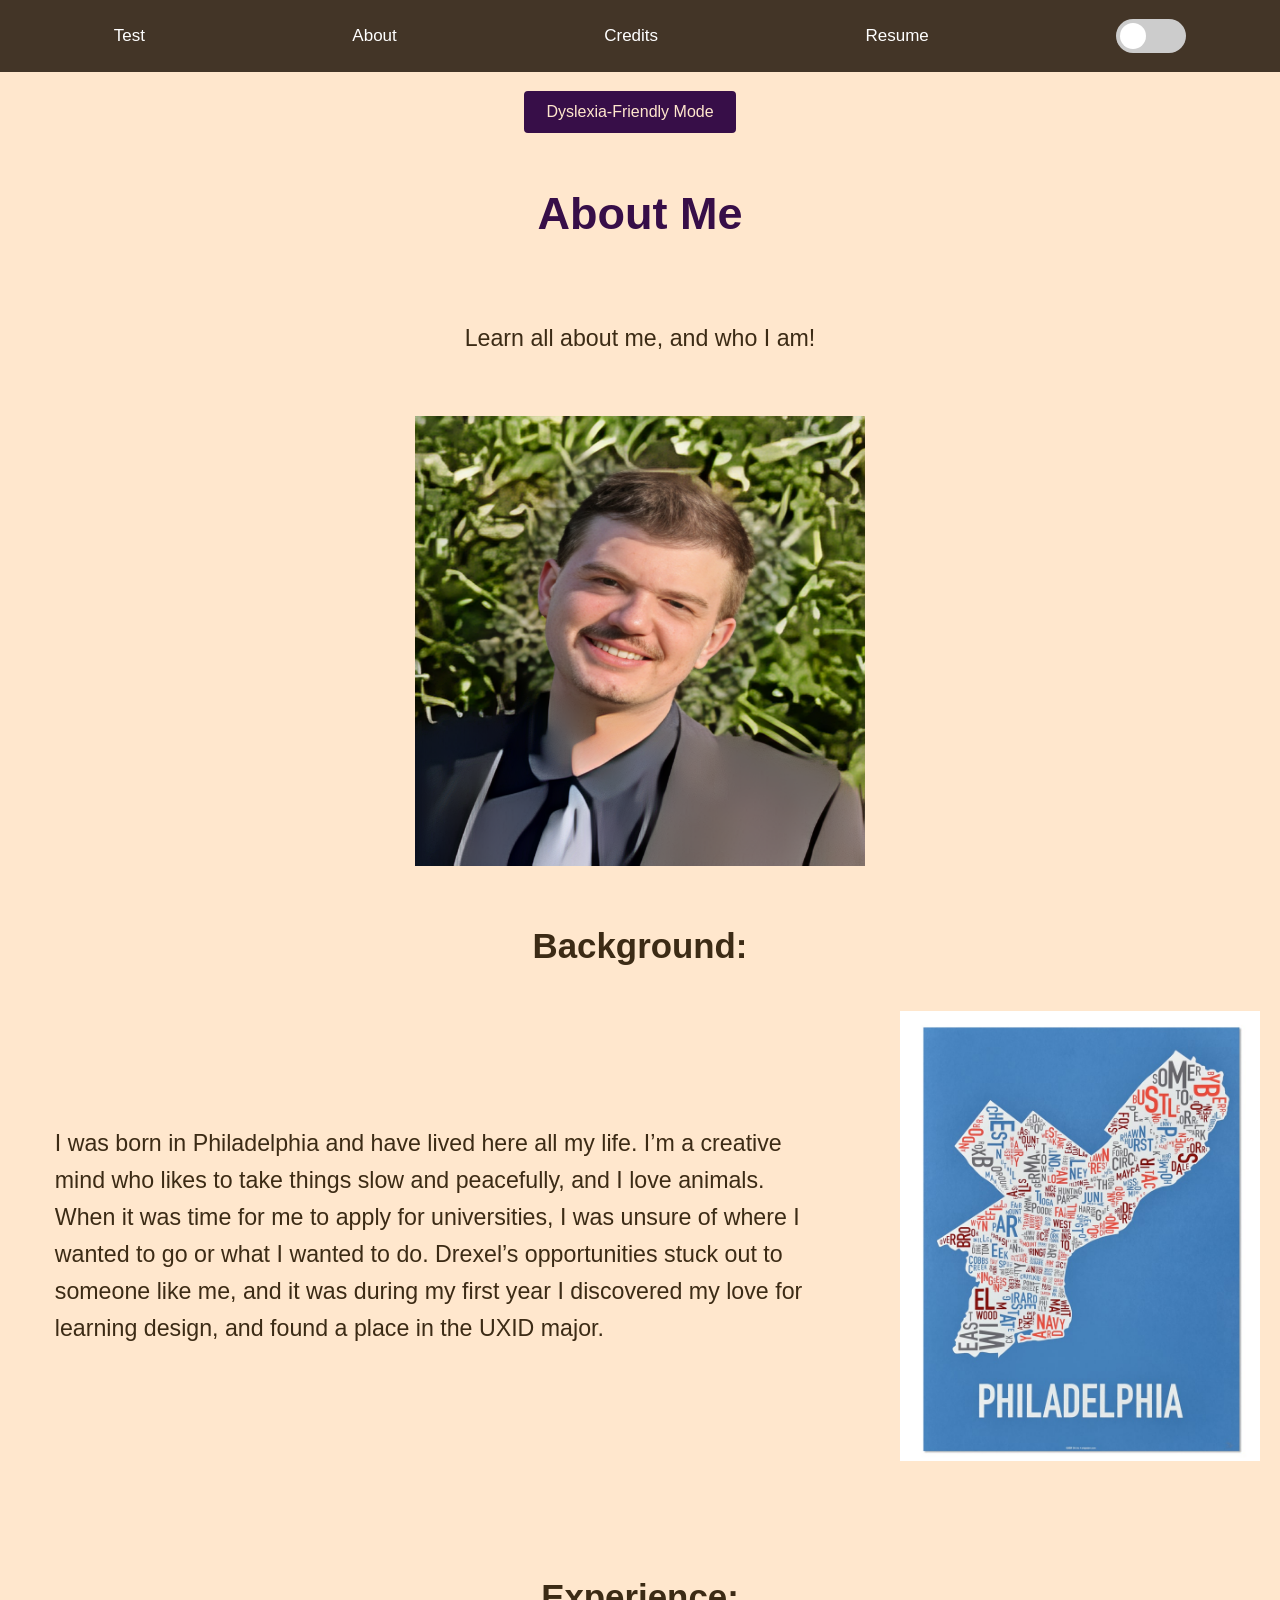
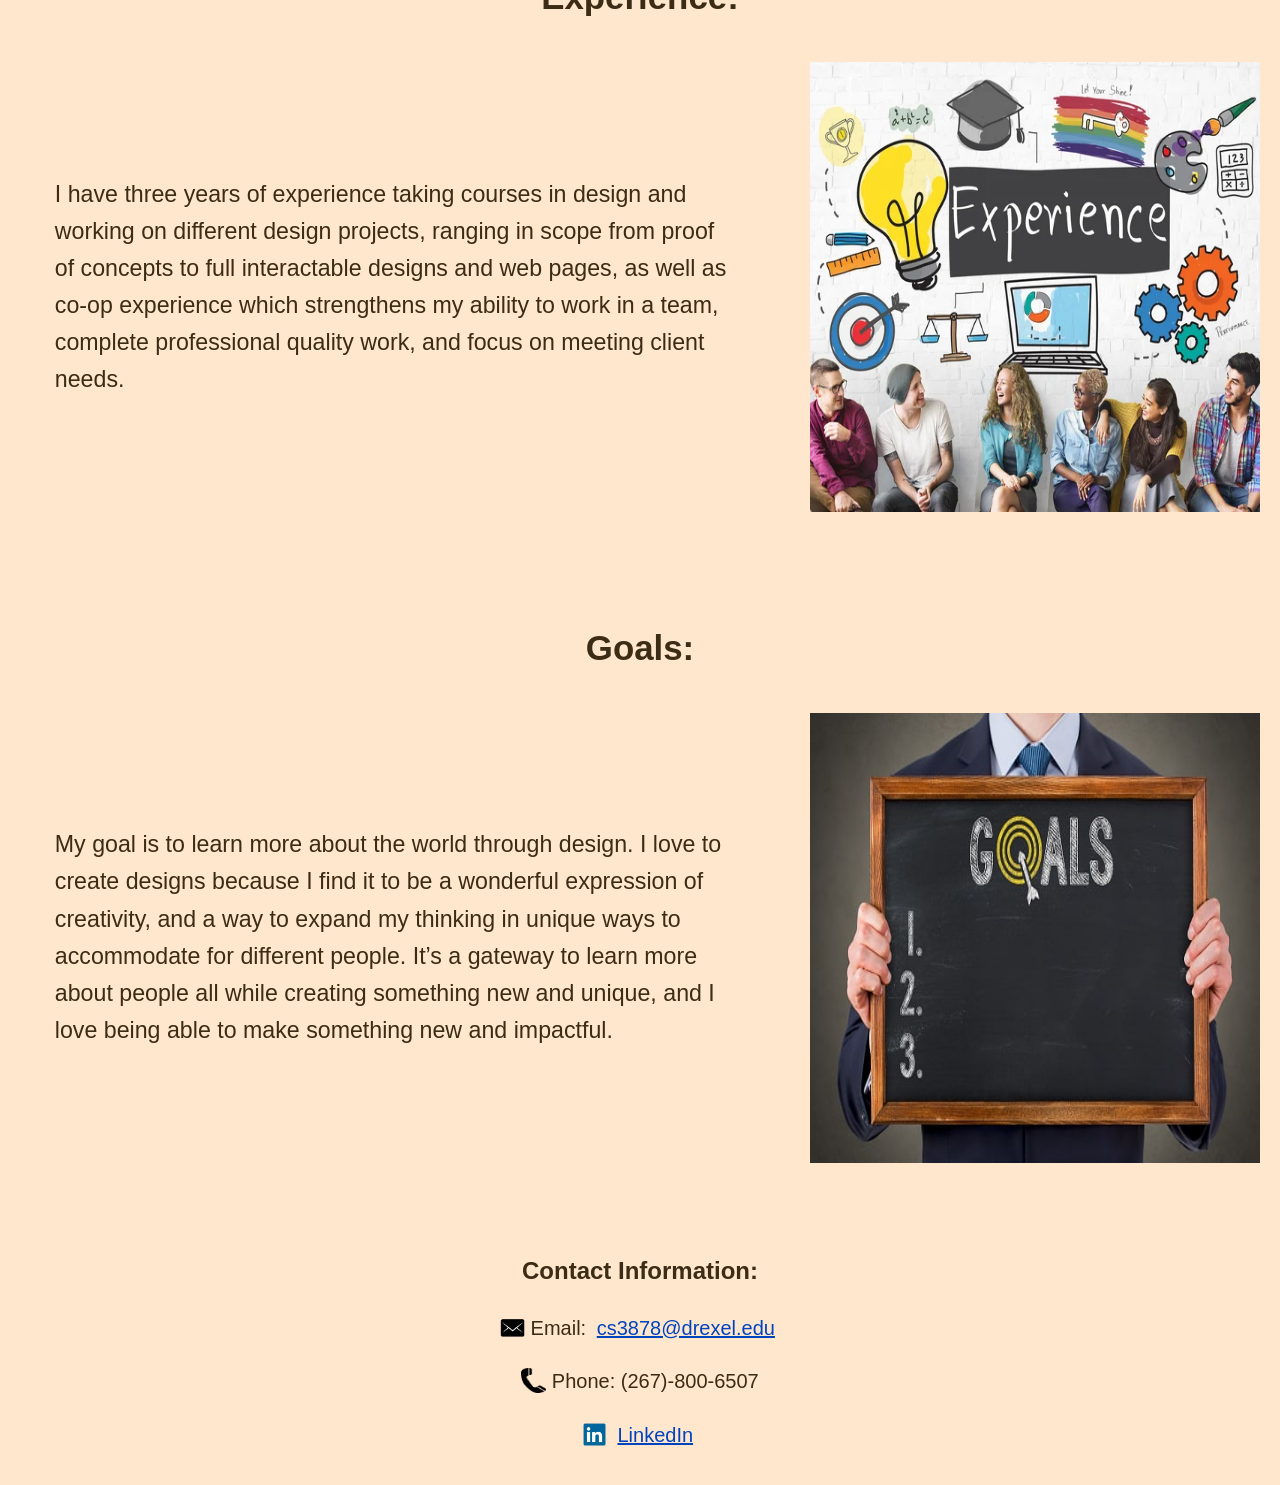
==== index.html @ 43fa8916 "Minor updates" ====
<!DOCTYPE html>
<html lang="en">
<head>
    <meta charset="UTF-8">
    <meta name="viewport" content="width=device-width, initial-scale=1.0">
    <title>IDM380 HWK2 Christopher Straface Resubmission</title>
    <link rel="stylesheet" href="accessible.css">
    <script src="script.js" defer></script>
    <link rel="stylesheet" href="https://cdnjs.cloudflare.com/ajax/libs/font-awesome/4.7.0/css/font-awesome.min.css">
</head>
<body>
 <!-- Navigation Menu -->
<!-- Skip link for keyboard users -->
<a class="skip-link" href="#dyslexiaButton">Skip Navigation</a>
<div class="topnavcontainer">
    <div class="topnav">
            <a href="index.html">Test</a>
            <a href="index.html">About</a>
            <a href="index.html">Credits</a>
            <a href="index.html">Resume</a>
            <label class="switch">
                <input type="checkbox" id="darkModeToggle">
                <span class="slider"></span>
            </label>
    </div>
</div>
    <br>
    <!-- Introduction to About Me page -->
    <div id="test">
        <header id="intro">
            <div id="dyslexiaButton" class="dyslexia-button-container">
                <button id="dyslexiaToggle" class="dyslexia-button">Dyslexia-Friendly Mode</button>
            </div>
            <h1>About Me</h1>
            <p>Learn all about me, and who I am!</p>
            <img src="media/Selfie.png" alt="Selfie of Christopher Straface" width="200" height="200">
        </header>
        <br>
        <!-- Background -->
        <h2>Background:</h2>
        <div id="background" class="imgAndText">
            <p class="pText">
                I was born in Philadelphia and have lived here all my life. I’m a creative mind who likes to take things slow and peacefully, and I love animals.
                When it was time for me to apply for universities, I was unsure of where I wanted to go or what I wanted to do. Drexel’s opportunities stuck out to someone like me, 
                and it was during my first year I discovered my love for learning design, and found a place in the UXID major.
            </p>
            <img src="media/StylishPhillyMap.jpg" alt="Map of Philadelphia" width="200" height="200">
        </div>
        <br>
        <!-- Experience -->
        <h2>Experience:</h2>
        <div id="experience" class="imgAndText">
            <p class="pText">
                I have three years of experience taking courses in design and working on different design projects, ranging in scope from proof of concepts 
                to full interactable designs and web pages, as well as co-op experience which strengthens my ability to work in a team, complete professional quality work, and focus on meeting client needs.
            </p>
            <img src="media/Experience.jpg" alt="Photo of people talking with the word Experience above them written in chalk" width="200" height="200">
        </div>
        <br>
        <!-- Goals -->
        <h2>Goals:</h2>
        <div id="goals" class="imgAndText">
            <p class="pText">
                My goal is to learn more about the world through design. I love to create designs because I find it to be a wonderful expression of creativity, 
                and a way to expand my thinking in unique ways to accommodate for different people. It’s a gateway to learn more about people all while creating 
                something new and unique, and I love being able to make something new and impactful.
            </p>
            <img src="media/Goals.jpg" alt="Photo of person holding up a mini chalkboard with the word Goals written on it" width="230" height="200">
        </div>

        <!-- Contact information -->
        <div id="contact">
            <h5>Contact Information:</h5>
            <ul>
                <li>
                    <img src="media/Mail.png" class="contactImg" alt="Icon of an envelope" width="20" height="20"> 
                    Email: <a href="mailto:cs3878@drexel.edu">cs3878@drexel.edu</a>
                </li>
                <li>
                    <img src="media/PhoneIcon.png" class="contactImg" alt="Icon of a phone" width="20" height="20"> 
                    Phone: (267)-800-6507
                </li>
                <li>
                    <img src="media/LinkedIn.png" class="contactImg" alt="Icon of LinkedIn logo" width="20" height="20"> 
                    <a href="https://www.linkedin.com/in/christopher-straface-a84338276/">LinkedIn</a>
                </li>
            </ul>
        </div>
    </div>

    <script>
        function toggleDarkMode(isEnabled) {
    document.body.classList.toggle('dark-mode', isEnabled);
    localStorage.setItem('darkMode', isEnabled ? 'on' : 'off');
}

function applyDarkModePreference() {
    const darkMode = localStorage.getItem('darkMode') === 'on';
    document.body.classList.toggle('dark-mode', darkMode);
    document.getElementById('darkModeToggle').checked = darkMode;
}

function toggleDyslexiaMode(isEnabled) {
    document.body.classList.toggle('dyslexia-mode', isEnabled);
    localStorage.setItem('dyslexiaMode', isEnabled ? 'on' : 'off');
}

function applyDyslexiaModePreference() {
    const dyslexiaMode = localStorage.getItem('dyslexiaMode') === 'on';
    document.body.classList.toggle('dyslexia-mode', dyslexiaMode);
    const dyslexiaButton = document.getElementById('dyslexiaToggle');
    if (dyslexiaMode) {
        dyslexiaButton.classList.add('active');
    } else {
        dyslexiaButton.classList.remove('active');
    }
}

document.addEventListener('DOMContentLoaded', function () {
    applyDarkModePreference();
    applyDyslexiaModePreference();
    const darkToggle = document.getElementById('darkModeToggle');
    if (darkToggle) {
        darkToggle.addEventListener('change', function (e) {
            toggleDarkMode(e.target.checked);
        });
    }
    const dyslexiaToggle = document.getElementById('dyslexiaToggle');
    if (dyslexiaToggle) {
        dyslexiaToggle.addEventListener('click', function () {
            const isEnabled = !document.body.classList.contains('dyslexia-mode');
            toggleDyslexiaMode(isEnabled);
            dyslexiaToggle.classList.toggle('active', isEnabled);
        });
    }
});
</script>
</body>
</html>
---- accessible.css ----
/* =========================
   Base
========================= */

body {
    font-size: 1.125rem;
    /* restored desktop size */
    background-color: #FFE7CD;
    color: #3C2B15;
    margin: 0;
    padding: 0;
    font-family: Arial, sans-serif;
    text-align: center;
    box-sizing: border-box;
}

/* =========================
   Typography
========================= */

h1 {
    color: #370E48;
    font-size: clamp(2.5em, 0.5rem + 2vw, 4rem);
    font-family: Verdana, Geneva, Tahoma, sans-serif;
    font-weight: bold;
    margin: 0.5em 0;
    padding: 0.5em;
}

h2 {
    font-size: clamp(2.1785rem, 0.5rem + 2vw, 3.5rem);
    font-family: Verdana, Geneva, Tahoma, sans-serif;
    font-weight: bold;
    margin: 0.5em 0;
    padding: 0.5em;
}

h5 {
    font-size: clamp(1.125rem, 0.5rem + 2vw, 1.5rem);
    font-family: Verdana, Geneva, Tahoma, sans-serif;
    font-weight: bold;
    margin: 0.5em 0;
    padding: 0.5em;
}

p {
    color: #3C2B15;
    font-family: Arial, sans-serif;
    font-size: clamp(1.25rem, 0.5rem + 2vw, 1.45rem);
    margin: 1em auto;
    padding: 1.5em;
    max-width: 70ch;
    text-align: left;
    line-height: 1.6em;
}

/* Center intro paragraph only */
#intro p {
    text-align: center;
}

/* =========================
   Links
========================= */

a {
    color: #0043BF;
    text-decoration: underline;
    font-family: Arial, sans-serif;
    padding: 5px;
}

/* =========================
   Images
========================= */

img {
    width: 450px;
    height: 450px;
}

.contactImg {
    width: 25px;
    height: 25px;
    margin-bottom: -5px;
}

/* =========================
   Layout Containers
========================= */

div {
    text-align: center;
    margin: auto;
    padding: 10px;
    box-sizing: border-box;
    width: 100%;
}

/* Image + text sections */
.imgAndText {
    display: flex;
    flex-direction: row;
    justify-content: center;
    align-items: center;
    gap: 40px;
    margin-bottom: 50px;
}

.pText {
    text-align: left;
}

/* =========================
   Lists / Contact Info
========================= */

ul {
    display: flex;
    flex-direction: column;
    align-items: center;
    gap: 1.6em;
    padding: 0;
    list-style-position: inside;
}

li {
    display: block;
    text-align: left;
    font-family: Arial, sans-serif;
    font-size: clamp(1rem, 0.5rem + 2vw, 1.25rem);
}

/* =========================
   Navigation
========================= */

.topnavcontainer {
    width: 100vw;
    background-color: #433527;
    position: fixed;
    top: 0;
    left: 0;
}

.topnav {
    display: flex;
    justify-content: space-around;
    align-items: center;
    padding: 2px 0;
    background-color: #433527;
    width: 100%;
    box-sizing: border-box;
}

.topnav a {
    color: white;
    padding: 14px 20px;
    font-size: 17px;
    text-decoration: none;
}

/* =========================
   Dark Mode Toggle
========================= */

#darkModeToggle {
    margin-left: 30px;
}

.switch {
    position: relative;
    display: inline-block;
    width: 70px;
    height: 34px;
}

.switch input {
    opacity: 0;
}

.slider {
    position: absolute;
    inset: 0;
    transition: all 0.4s;
    cursor: pointer;
    background-color: #ccc;
    border-radius: 36px;
}

.slider::before {
    content: "";
    position: absolute;
    height: 26px;
    width: 26px;
    left: 4px;
    bottom: 4px;
    background-color: white;
    border-radius: 50%;
    transition: transform 0.4s;
}

input:checked+.slider {
    background-color: #444;
}

input:checked+.slider::before {
    transform: translateX(36px);
}

/* =========================
   Dark Mode
========================= */

body.dark-mode {
    background-color: #692B07;
    color: #EDEDED;
}

body.dark-mode h1 {
    color: #fdeab2;
}

body.dark-mode h2,
body.dark-mode h5 {
    color: #f9f3b0;
}

body.dark-mode p {
    color: #ffffff;
}

body.dark-mode a {
    color: #ffffff;
}

@media (prefers-reduced-motion: reduce) {
    * {
        animation-duration: 0.01ms !important;
        transition-duration: 0.01ms !important;
    }
}

@media (prefers-color-scheme: dark) {
    body {
        background-color: #692B07;
        color: #EDEDED;
    }

    body h1 {
        color: #fdeab2;
    }

    body h2,
    body h5 {
        color: #f9f3b0;
    }

    body p {
        color: #ffffff;
    }

    body a {
        color: #ffffff;
    }
}

/* Skip link: visually hidden but visible on keyboard focus */
.skip-link {
    position: absolute;
    left: -999px;
    top: auto;
    width: 1px;
    height: 1px;
    overflow: hidden;
}

.skip-link:focus {
    left: 10px;
    top: 10px;
    width: auto;
    height: auto;
    padding: 8px 12px;
    background: #ffffff;
    color: #333333;
    text-decoration: none;
    border-radius: 4px;
    z-index: 10000;
}

/* =========================
   Dyslexia-Friendly Mode
========================= */

body.dyslexia-mode h1,
body.dyslexia-mode h2,
body.dyslexia-mode h5 {
    font-family: 'Arial', 'Helvetica', sans-serif;
    letter-spacing: 0.15em;
    word-spacing: 0.2em;
    line-height: 2;
}

body.dyslexia-mode p {
    font-family: 'OpenDyslexic-Regular', 'Arial', sans-serif;
    letter-spacing: 0.15em;
    word-spacing: 0.2em;
    line-height: 2;
}

body.dyslexia-mode ul {
    letter-spacing: 0.1em;
    word-spacing: 0.15em;
    line-height: 2;
}

body.dyslexia-mode li {
    font-family: 'Arial', 'Helvetica', sans-serif;
    letter-spacing: 0.1em;
    word-spacing: 0.15em;
    line-height: 2;
}

body.dyslexia-mode a {
    letter-spacing: 0.05em;
    word-spacing: 0.1em;
}

/* =========================
   Dyslexia Button
========================= */

.dyslexia-button-container {
    margin-top: 50px;
    display: flex;
    justify-content: center;
    align-items: flex-start;
    margin-bottom: 1em;
}

.dyslexia-button {
    padding: 10px 20px;
    font-size: 1rem;
    background-color: #370E48;
    color: #FFE7CD;
    border: 2px solid #370E48;
    border-radius: 4px;
    cursor: pointer;
    font-family: Arial, sans-serif;
    transition: all 0.3s ease;
    margin-right: 20px;
}

.dyslexia-button:focus {
    outline: 3px solid peru;
    outline-offset: 2px;
}

.dyslexia-button:hover {
    background-color: #550d6e;
    border-color: #550d6e;
}

.dyslexia-button.active {
    background-color: #FFE7CD;
    color: #370E48;
    border-color: #370E48;
}

.dyslexia-button.active:focus {
    outline: #3C2B15 solid 3px;
    outline-offset: 2px;
}

.dyslexia-button.active:hover {
    background-color: #ffe0b3;
}

body.dark-mode .dyslexia-button {
    background-color: #f9f3b0;
    color: #692B07;
    border-color: #f9f3b0;
}

body.dark-mode .dyslexia-button:focus {
    outline: 3px solid #04a0b8;
    outline-offset: 2px;
}

body.dark-mode .dyslexia-button:hover {
    background-color: #ffecb3;
}

body.dark-mode .dyslexia-button.active {
    background-color: #692B07;
    color: #f9f3b0;
    border-color: #f9f3b0;
}

body.dark-mode .dyslexia-button.active:focus {
    outline: 3px solid #04a0b8;
    outline-offset: 2px;
}

body.dark-mode .dyslexia-button.active:hover {
    background-color: #8b3a0e;
}
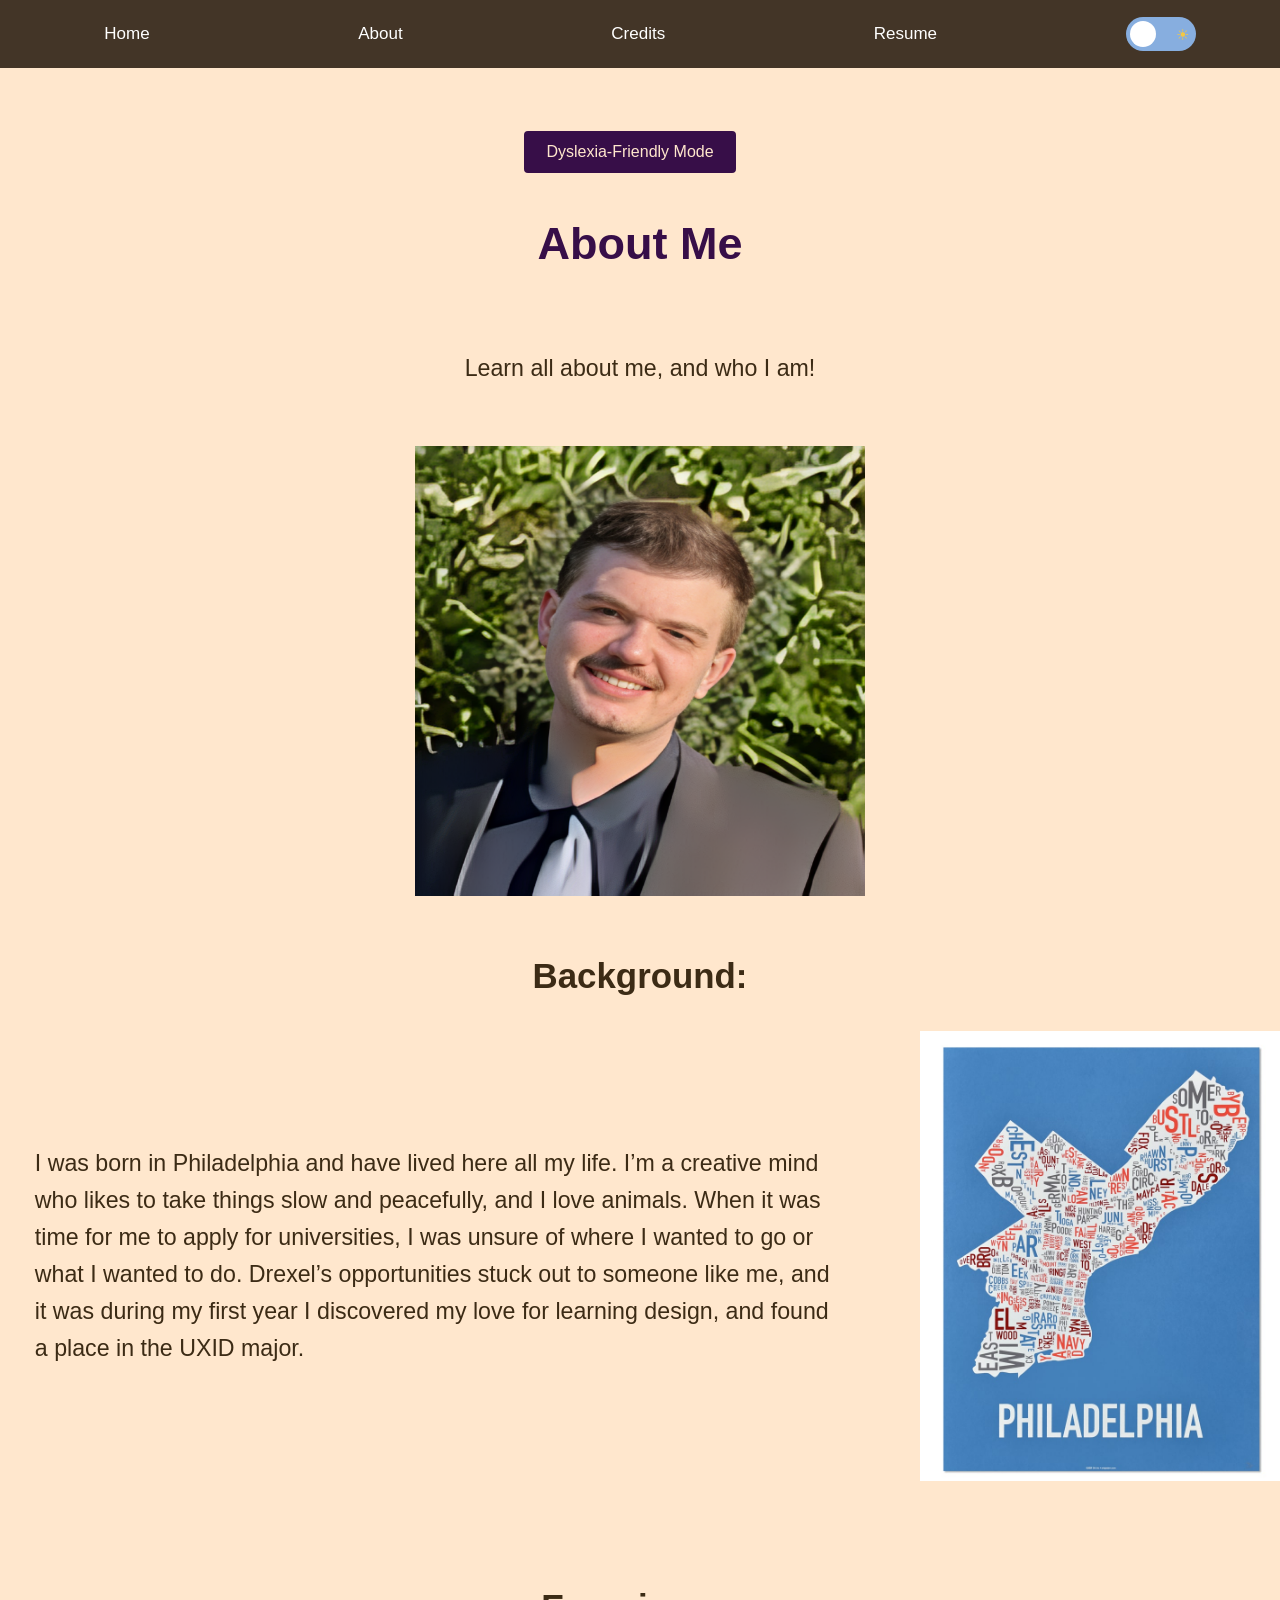
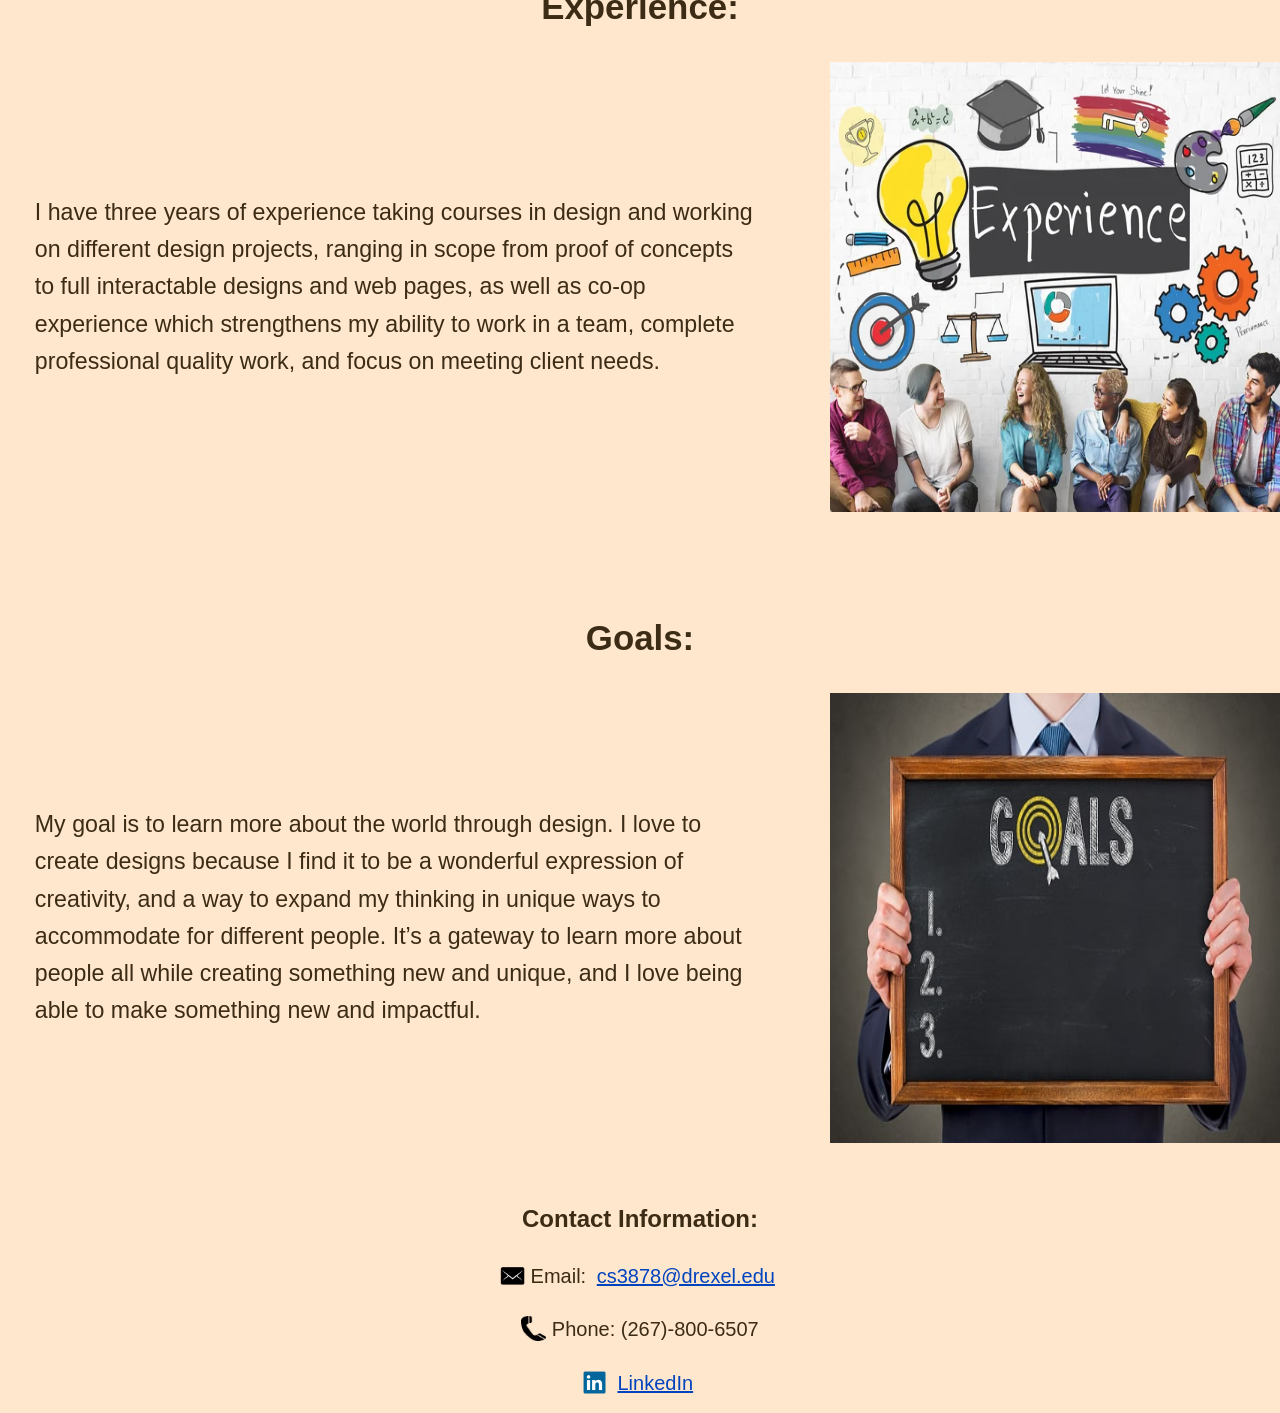
==== commit 229329c5: "Revisions Revised the following: - Date picker - Dark mode toggle - Error validation checking - "Tes" ====
--- a/index.html
+++ b/index.html
@@ -3,7 +3,7 @@
 <head>
     <meta charset="UTF-8">
     <meta name="viewport" content="width=device-width, initial-scale=1.0">
-    <title>IDM380 HWK2 Christopher Straface Resubmission</title>
+    <title>IDM380 HWK2 Resubmission Christopher Straface</title>
     <link rel="stylesheet" href="accessible.css">
     <script src="script.js" defer></script>
     <link rel="stylesheet" href="https://cdnjs.cloudflare.com/ajax/libs/font-awesome/4.7.0/css/font-awesome.min.css">
@@ -14,7 +14,7 @@
 <a class="skip-link" href="#dyslexiaButton">Skip Navigation</a>
 <div class="topnavcontainer">
     <div class="topnav">
-            <a href="index.html">Test</a>
+            <a href="index.html">Home</a>
             <a href="index.html">About</a>
             <a href="index.html">Credits</a>
             <a href="index.html">Resume</a>
@@ -90,50 +90,151 @@
 
     <script>
         function toggleDarkMode(isEnabled) {
-    document.body.classList.toggle('dark-mode', isEnabled);
-    localStorage.setItem('darkMode', isEnabled ? 'on' : 'off');
-}
-
-function applyDarkModePreference() {
-    const darkMode = localStorage.getItem('darkMode') === 'on';
-    document.body.classList.toggle('dark-mode', darkMode);
-    document.getElementById('darkModeToggle').checked = darkMode;
-}
-
-function toggleDyslexiaMode(isEnabled) {
-    document.body.classList.toggle('dyslexia-mode', isEnabled);
-    localStorage.setItem('dyslexiaMode', isEnabled ? 'on' : 'off');
-}
-
-function applyDyslexiaModePreference() {
-    const dyslexiaMode = localStorage.getItem('dyslexiaMode') === 'on';
-    document.body.classList.toggle('dyslexia-mode', dyslexiaMode);
-    const dyslexiaButton = document.getElementById('dyslexiaToggle');
-    if (dyslexiaMode) {
-        dyslexiaButton.classList.add('active');
-    } else {
-        dyslexiaButton.classList.remove('active');
-    }
-}
-
-document.addEventListener('DOMContentLoaded', function () {
-    applyDarkModePreference();
-    applyDyslexiaModePreference();
-    const darkToggle = document.getElementById('darkModeToggle');
-    if (darkToggle) {
-        darkToggle.addEventListener('change', function (e) {
-            toggleDarkMode(e.target.checked);
+            document.body.classList.toggle('dark-mode', isEnabled);
+            localStorage.setItem('darkMode', isEnabled ? 'on' : 'off');
+        }
+
+        function applyDarkModePreference() {
+            const darkMode = localStorage.getItem('darkMode') === 'on';
+            document.body.classList.toggle('dark-mode', darkMode);
+            document.getElementById('darkModeToggle').checked = darkMode;
+        }
+
+        function toggleDyslexiaMode(isEnabled) {
+            document.body.classList.toggle('dyslexia-mode', isEnabled);
+            localStorage.setItem('dyslexiaMode', isEnabled ? 'on' : 'off');
+            const dyslexiaButton = document.getElementById('dyslexiaToggle');
+            dyslexiaButton.setAttribute('aria-pressed', isEnabled ? 'true' : 'false');
+        }
+
+        function applyDyslexiaModePreference() {
+            const dyslexiaMode = localStorage.getItem('dyslexiaMode') === 'on';
+            document.body.classList.toggle('dyslexia-mode', dyslexiaMode);
+            const dyslexiaButton = document.getElementById('dyslexiaToggle');
+            if (dyslexiaButton) {
+                dyslexiaButton.setAttribute('aria-pressed', dyslexiaMode ? 'true' : 'false');
+                if (dyslexiaMode) {
+                    dyslexiaButton.classList.add('active');
+                } else {
+                    dyslexiaButton.classList.remove('active');
+                }
+            }
+        }
+
+        // helpers for accessible form validation
+        function displayError(input, message) {
+            const errorElem = document.getElementById(input.id + 'Error');
+            const successElem = document.getElementById(input.id + 'Success');
+            errorElem.innerHTML = message ? '<i class="fa fa-times-circle" aria-hidden="true"></i> ' + message : '';
+            input.setAttribute('aria-invalid', message ? 'true' : 'false');
+            if (successElem) successElem.innerHTML = '';
+        }
+
+        function displaySuccess(input, message) {
+            const errorElem = document.getElementById(input.id + 'Error');
+            const successElem = document.getElementById(input.id + 'Success');
+            if (errorElem) errorElem.innerHTML = '';
+            if (successElem) successElem.innerHTML = '<i class="fa fa-check-circle" aria-hidden="true"></i> ' + message;
+            input.setAttribute('aria-invalid', 'false');
+        }
+
+        function validateField(input) {
+            // Required field check
+            if (input.hasAttribute('required') && !input.value.trim()) {
+                displayError(input, 'This field is required.');
+                return false;
+            }
+            // Email format check
+            if (input.type === 'email' && input.value.trim() && !input.checkValidity()) {
+                displayError(input, 'Please enter a valid email address.');
+                return false;
+            }
+            // Date range check (must not be in the past)
+            if (input.type === 'date' && input.value) {
+                const selected = new Date(input.value + 'T00:00:00');
+                const today = new Date();
+                today.setHours(0, 0, 0, 0);
+                if (selected < today) {
+                    displayError(input, 'Please select today or a future date.');
+                    return false;
+                }
+            }
+            // Show success only if the field has a value (don't celebrate empty optional fields)
+            if (input.value.trim()) {
+                if (input.type === 'email') {
+                    displaySuccess(input, 'Looks good!');
+                } else if (input.type === 'date') {
+                    displaySuccess(input, 'Date selected.');
+                } else {
+                    displaySuccess(input, 'Looks good!');
+                }
+            } else {
+                // Optional field, empty — clear both messages silently
+                const errorElem = document.getElementById(input.id + 'Error');
+                const successElem = document.getElementById(input.id + 'Success');
+                if (errorElem) errorElem.innerHTML = '';
+                if (successElem) successElem.innerHTML = '';
+                input.setAttribute('aria-invalid', 'false');
+            }
+            return true;
+        }
+
+        function validateForm(e) {
+            e.preventDefault();
+            const form = e.target;
+            const fields = [form.firstName, form.lastName, form.email, form.appointmentDate, form.comment];
+            const valid = fields.map(validateField).every(Boolean);
+            if (valid) {
+                alert('Thank you! Your message has been sent.');
+                form.reset();
+                // Clear all success/error messages after reset
+                form.querySelectorAll('.error, .success').forEach(el => el.innerHTML = '');
+                form.querySelectorAll('input, textarea').forEach(el => el.setAttribute('aria-invalid', 'false'));
+            }
+        }
+
+        document.addEventListener('DOMContentLoaded', function () {
+            applyDarkModePreference();
+            applyDyslexiaModePreference();
+            const darkToggle = document.getElementById('darkModeToggle');
+            if (darkToggle) {
+                darkToggle.addEventListener('change', function (e) {
+                    toggleDarkMode(e.target.checked);
+                });
+            }
+            const dyslexiaToggle = document.getElementById('dyslexiaToggle');
+            if (dyslexiaToggle) {
+                dyslexiaToggle.addEventListener('click', function () {
+                    const isEnabled = !document.body.classList.contains('dyslexia-mode');
+                    toggleDyslexiaMode(isEnabled);
+                    dyslexiaToggle.classList.toggle('active', isEnabled);
+                });
+            }
+
+            const contactForm = document.getElementById('contactForm');
+            if (contactForm) {
+                // prevent default submit on enter for non-textarea fields
+                contactForm.addEventListener('keydown', function(e) {
+                    if (e.key === 'Enter' && e.target.tagName.toLowerCase() !== 'textarea') {
+                        e.preventDefault();
+                        e.stopPropagation();
+                        // move focus to next field if possible
+                        const focusable = Array.from(contactForm.elements).filter(el =>
+                            (el.tagName.toLowerCase() !== 'fieldset' && el.type !== 'submit' && !el.disabled)
+                        );
+                        const idx = focusable.indexOf(e.target);
+                        if (idx > -1 && idx < focusable.length - 1) {
+                            focusable[idx + 1].focus();
+                        }
+                    }
+                });
+                contactForm.addEventListener('submit', validateForm);
+                const inputs = contactForm.querySelectorAll('input,textarea');
+                inputs.forEach(function (input) {
+                    input.addEventListener('input', function () { validateField(input); });
+                });
+            }
         });
-    }
-    const dyslexiaToggle = document.getElementById('dyslexiaToggle');
-    if (dyslexiaToggle) {
-        dyslexiaToggle.addEventListener('click', function () {
-            const isEnabled = !document.body.classList.contains('dyslexia-mode');
-            toggleDyslexiaMode(isEnabled);
-            dyslexiaToggle.classList.toggle('active', isEnabled);
-        });
-    }
-});
-</script>
+    </script>
 </body>
 </html>
--- a/accessible.css
+++ b/accessible.css
@@ -35,6 +35,22 @@
     padding: 0.5em;
 }
 
+h3 {
+    font-size: clamp(2rem, 0.5rem + 2vw, 3rem);
+    font-family: Verdana, Geneva, Tahoma, sans-serif;
+    font-weight: bold;
+    margin: 0.5em 0;
+    padding: 0.5em;
+}
+
+h4 {
+    font-size: clamp(1.5rem, 0.5rem + 2vw, 2.5rem);
+    font-family: Verdana, Geneva, Tahoma, sans-serif;
+    font-weight: bold;
+    margin: 0.5em 0;
+    padding: 0.5em;
+}
+
 h5 {
     font-size: clamp(1.125rem, 0.5rem + 2vw, 1.5rem);
     font-family: Verdana, Geneva, Tahoma, sans-serif;
@@ -89,7 +105,10 @@
    Layout Containers
 ========================= */
 
-div {
+main,
+section,
+article,
+address {
     text-align: center;
     margin: auto;
     padding: 10px;
@@ -131,6 +150,15 @@
     font-size: clamp(1rem, 0.5rem + 2vw, 1.25rem);
 }
 
+/* Address element styling */
+address {
+    font-style: normal;
+}
+
+address ul {
+    list-style: none;
+}
+
 /* =========================
    Navigation
 ========================= */
@@ -145,12 +173,20 @@
 
 .topnav {
     display: flex;
+    flex-direction: row;
     justify-content: space-around;
     align-items: center;
-    padding: 2px 0;
+    padding: 10px 0;
     background-color: #433527;
     width: 100%;
     box-sizing: border-box;
+    list-style: none;
+    margin: 0;
+}
+
+.topnav li {
+    display: inline-block;
+    text-align: center;
 }
 
 .topnav a {
@@ -161,6 +197,101 @@
 }
 
 /* =========================
+   Forms
+========================= */
+
+form {
+    max-width: 600px;
+    margin: 2em auto;
+    text-align: left;
+    padding: 0 1em;
+    box-sizing: border-box;
+}
+
+form .field {
+    margin-bottom: 1.25em;
+}
+
+form label {
+    display: block;
+    margin-bottom: 0.3em;
+    font-weight: bold;
+}
+
+form input[type="text"],
+form input[type="email"],
+form textarea {
+    width: 100%;
+    padding: 0.5em;
+    font-size: 1rem;
+    box-sizing: border-box;
+}
+
+form button[type="submit"] {
+    padding: 0.75em 1.5em;
+    font-size: 1rem;
+    background-color: #433527;
+    color: #fff;
+    border: none;
+    cursor: pointer;
+}
+
+form button[type="submit"]:hover,
+form button[type="submit"]:focus {
+    background-color: #1c1918f7;
+    outline: peru solid 3px;
+}
+
+.error {
+    color: #c00;
+    font-size: 0.9rem;
+    min-height: 1.2em;
+}
+
+.success {
+    color: #1a7a1a;
+    font-size: 0.9rem;
+    min-height: 1.2em;
+}
+
+.error .fa,
+.success .fa {
+    margin-right: 0.25em;
+}
+
+.field-hint {
+    display: block;
+    font-size: 0.85rem;
+    color: #5a4a38;
+    margin-top: 0.2em;
+    margin-bottom: 0.1em;
+}
+
+.field-optional {
+    font-size: 0.85rem;
+    font-weight: normal;
+    color: #6b5744;
+}
+
+body.dark-mode .success {
+    color: #7de87d;
+}
+
+body.dark-mode .field-hint {
+    color: #d4b89a;
+}
+
+body.dark-mode .field-optional {
+    color: #c4a882;
+}
+
+@media (max-width: 600px) {
+    form {
+        padding: 0 0.5em;
+    }
+}
+
+/* =========================
    Dark Mode Toggle
 ========================= */
 
@@ -182,12 +313,13 @@
 .slider {
     position: absolute;
     inset: 0;
-    transition: all 0.4s;
+    transition: background-color 0.4s;
     cursor: pointer;
-    background-color: #ccc;
+    background-color: #87AEDF;
     border-radius: 36px;
 }
 
+/* Thumb */
 .slider::before {
     content: "";
     position: absolute;
@@ -198,14 +330,37 @@
     background-color: white;
     border-radius: 50%;
     transition: transform 0.4s;
+    z-index: 1;
+}
+
+/* Sun icon — shown on right in light mode */
+.slider::after {
+    content: "☀";
+    position: absolute;
+    right: 7px;
+    top: 50%;
+    transform: translateY(-50%);
+    font-size: 15px;
+    line-height: 1;
+    color: #f5c842;
+    pointer-events: none;
 }
 
 input:checked+.slider {
-    background-color: #444;
+    background-color: #2c2c3e;
 }
 
 input:checked+.slider::before {
     transform: translateX(36px);
+}
+
+/* Moon icon — shown on left in dark mode */
+input:checked+.slider::after {
+    content: "☾";
+    right: auto;
+    left: 7px;
+    color: #c8d8ff;
+    font-size: 14px;
 }
 
 /* =========================
@@ -238,30 +393,6 @@
     * {
         animation-duration: 0.01ms !important;
         transition-duration: 0.01ms !important;
-    }
-}
-
-@media (prefers-color-scheme: dark) {
-    body {
-        background-color: #692B07;
-        color: #EDEDED;
-    }
-
-    body h1 {
-        color: #fdeab2;
-    }
-
-    body h2,
-    body h5 {
-        color: #f9f3b0;
-    }
-
-    body p {
-        color: #ffffff;
-    }
-
-    body a {
-        color: #ffffff;
     }
 }
 
@@ -404,4 +535,239 @@
 
 body.dark-mode .dyslexia-button.active:hover {
     background-color: #8b3a0e;
+}
+/* =========================
+   Media Queries
+========================= */
+
+/* Mobile Devices: 320px - 480px */
+@media (max-width: 480px) {
+    body {
+        font-size: 1rem;
+        padding-top: 100px;
+    }
+
+    h1 {
+        font-size: clamp(1.75rem, 0.5rem + 1.5vw, 2.5rem);
+        margin: 0.5em 0.25em;
+        padding: 0.25em;
+    }
+
+    h2 {
+        font-size: clamp(1.5rem, 0.5rem + 1.5vw, 2.25rem);
+        margin: 0.5em 0.25em;
+        padding: 0.25em;
+    }
+
+    h3 {
+        font-size: clamp(1.25rem, 0.5rem + 1.5vw, 1.75rem);
+        margin: 0.5em 0.25em;
+        padding: 0.25em;
+    }
+
+    h4 {
+        font-size: clamp(1.1rem, 0.5rem + 1.5vw, 1.5rem);
+        margin: 0.5em 0.25em;
+        padding: 0.25em;
+    }
+
+    p {
+        font-size: clamp(1rem, 0.5rem + 1.5vw, 1.1rem);
+        padding: 1em;
+        margin: 0.75em auto;
+    }
+
+    img {
+        width: 100%;
+        max-width: 250px;
+        height: auto;
+    }
+
+    /* Stack image and text vertically on mobile */
+    .imgAndText {
+        flex-direction: column;
+        gap: 20px;
+        margin-bottom: 30px;
+    }
+
+    /* Navigation adjustments for mobile */
+    .topnav {
+        flex-direction: column;
+        padding: 10px;
+    }
+
+    .topnav li {
+        margin: 5px 0;
+    }
+
+    .topnav a {
+        padding: 10px 15px;
+        font-size: 14px;
+    }
+
+    .switch {
+        width: 60px;
+        height: 30px;
+    }
+
+    .slider::before {
+        height: 22px;
+        width: 22px;
+        left: 4px;
+        bottom: 4px;
+    }
+
+    input:checked+.slider::before {
+        transform: translateX(30px);
+    }
+
+    #darkModeToggle {
+        margin-left: 0;
+        margin-top: 10px;
+    }
+
+    /* Contact list adjustments */
+    address ul {
+        gap: 1em;
+    }
+
+    li {
+        font-size: clamp(1rem, 0.5rem + 1.5vw, 1.1rem);
+    }
+
+    /* Dyslexia button adjustments */
+    .dyslexia-button-container {
+        margin-top: 70px;
+        margin-bottom: 0.75em;
+    }
+
+    .dyslexia-button {
+        padding: 8px 15px;
+        font-size: 0.9rem;
+        margin-right: 10px;
+    }
+}
+
+/* Tablets and medium devices: 481px - 768px */
+@media (min-width: 481px) and (max-width: 768px) {
+    body {
+        font-size: 1.05rem;
+        padding-top: 80px;
+    }
+
+    h1 {
+        font-size: clamp(2rem, 0.5rem + 2vw, 3rem);
+        margin: 0.5em 0;
+        padding: 0.4em;
+    }
+
+    h2 {
+        font-size: clamp(1.75rem, 0.5rem + 2vw, 2.75rem);
+        margin: 0.5em 0;
+        padding: 0.4em;
+    }
+
+    p {
+        font-size: clamp(1.1rem, 0.5rem + 2vw, 1.3rem);
+        padding: 1.25em;
+        margin: 0.9em auto;
+    }
+
+    img {
+        width: 100%;
+        max-width: 350px;
+        height: auto;
+    }
+
+    /* Stack image and text on smaller tablets */
+    .imgAndText {
+        flex-direction: column;
+        gap: 30px;
+        margin-bottom: 40px;
+    }
+
+    /* Navigation adjustments for tablets */
+    .topnav {
+        flex-direction: row;
+        padding: 10px;
+    }
+
+    .topnav a {
+        padding: 12px 18px;
+        font-size: 15px;
+    }
+
+    li {
+        font-size: clamp(1rem, 0.5rem + 2vw, 1.15rem);
+    }
+
+    /* Dyslexia button adjustments */
+    .dyslexia-button-container {
+        margin-top: 60px;
+    }
+
+    .dyslexia-button {
+        padding: 9px 18px;
+        font-size: 0.95rem;
+        margin-right: 15px;
+    }
+}
+
+/* Large tablets and smaller desktops: 769px - 1024px */
+@media (min-width: 769px) and (max-width: 1024px) {
+    body {
+        font-size: 1.1rem;
+        padding-top: 70px;
+    }
+
+    img {
+        width: 350px;
+        height: 350px;
+    }
+
+    .imgAndText {
+        flex-direction: row;
+        gap: 30px;
+        margin-bottom: 45px;
+    }
+
+    /* Navigation adjustments */
+    .topnav a {
+        padding: 14px 20px;
+        font-size: 16px;
+    }
+
+    .dyslexia-button-container {
+        margin-top: 55px;
+    }
+
+    .dyslexia-button {
+        padding: 10px 20px;
+        font-size: 1rem;
+        margin-right: 18px;
+    }
+}
+
+/* Large desktops: 1025px and above */
+@media (min-width: 1025px) {
+    body {
+        padding-top: 60px;
+    }
+
+    .imgAndText {
+        flex-direction: row;
+        gap: 40px;
+        margin-bottom: 50px;
+    }
+
+    img {
+        width: 450px;
+        height: 450px;
+    }
+
+    /* Navigation at full size */
+    .topnav a {
+        padding: 14px 20px;
+        font-size: 17px;
+    }
 }
